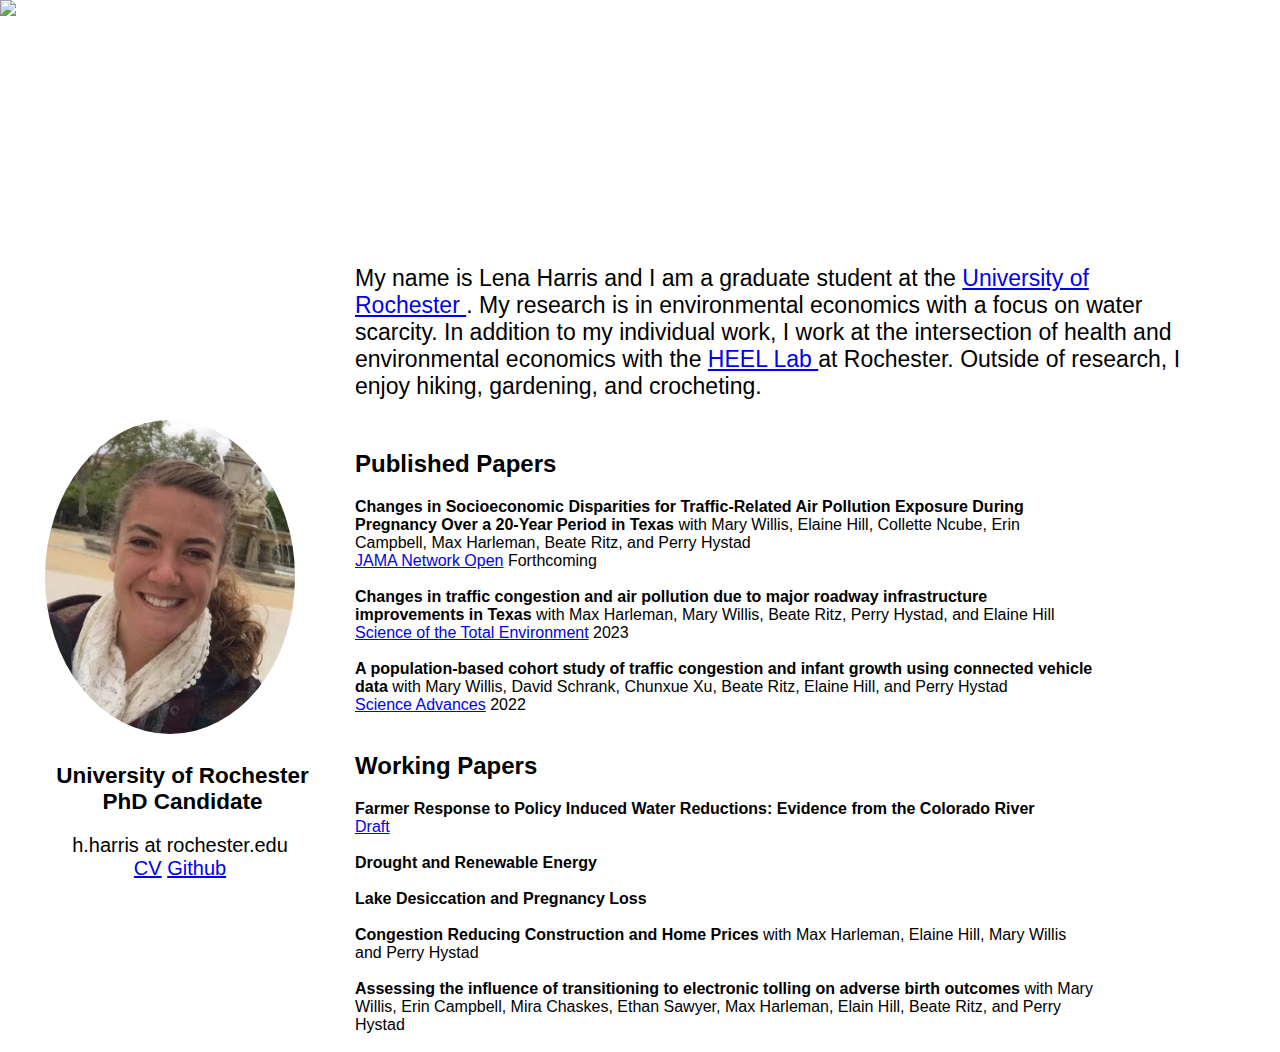
==== home.html @ 143654c2 "Add files via upload" ====
<!DOCTYPE html>
<html>
  <head>
	<!-- Page Title -->
        	<title>home</title>
		<link rel="stylesheet" type="text/css" href="style.css">
	<!-- Meta Info for Search -->
  		<meta name="description" content="Lena Harris, Economics PhD student at University of Rochester.">
  		<meta name="author" content="Lena Harris">
  		<meta name="copyright" content="&copy; Lena Harris 2023">
  </head>
  
  <body>
  <div class = "wrapper">
	<!-- Page Main Header -->
		<!-- Header image -->
			<img  class = "headimg" src = "images/header (2).jpg" width = "200" /> 

	<div class = "name">
      	<h1>Lena Harris</h1>
	</div>
        <div class = "bar">
        </div> 

	<div class = "main">
		<div class = "sidebar">
			<!-- Picture of me -->
				<img class = "meimg" src = "images/profile_pic.jpeg" width = 
"250" />

			<!-- Links -->
			<div class = "school">
			<h2>
			University of Rochester <br>
			PhD Candidate
			</h2>
			</div>
			<div class = "links">
			<ul>
			<li> h.harris at rochester.edu </li>
			<li><a href="https://lenaharris.github.io/assets/CV.pdf">CV</a>  <a href="https://github.com/lenaharris">Github</a></li>
     			</ul>
			</div>
		</div>
		
		<div class = "center">
			<!-- Bio -->
				<p class = "bio">
				My name is Lena Harris and I am a graduate student at the <a href="http://www.sas.rochester.edu/eco/">University of Rochester </a>. My research is in environmental economics with a focus on water scarcity. In addition to my individual work, I work at the intersection of health and environmental economics with the <a href="https://www.urmc.rochester.edu/labs/hill.aspx">HEEL Lab </a> at Rochester.
				
Outside of research, I enjoy hiking, gardening, and crocheting.
				</p>
			<!-- Research -->
			<div class = "papers">
			<h2>
			Published Papers
			</h2>
			<p>
<b>Changes in Socioeconomic Disparities for Traffic-Related Air Pollution Exposure During Pregnancy Over a 20-Year Period in Texas </b> with Mary Willis, Elaine Hill, Collette Ncube, Erin Campbell, Max Harleman, Beate Ritz, and Perry Hystad <br>
<a href="https://www.sciencedirect.com/science/article/abs/pii/S004896972304086X?via%3Dihub">JAMA Network Open</a> Forthcoming
 <br> <br>

<b> Changes in traffic congestion and air pollution due to major roadway infrastructure improvements in Texas </b> with Max Harleman, Mary Willis, Beate Ritz, Perry Hystad, and Elaine Hill <br>
<a href="https://www.sciencedirect.com/science/article/abs/pii/S004896972304086X?via%3Dihub">Science of the Total Environment</a>  2023
<br> <br>

<b>A population-based cohort study of traffic congestion and infant growth using connected vehicle data </b> with Mary Willis, David Schrank, Chunxue Xu, Beate Ritz, Elaine Hill, and Perry Hystad <br>
<a href="https://www.science.org/doi/10.1126/sciadv.abp8281">Science Advances</a>  2022
<br> <br>
			</p>
			<h2>
			Working Papers
			</h2>
			<b> Farmer Response to Policy Induced Water Reductions: Evidence from the Colorado River </b> <br>
			<a href="https://lenaharris.github.io/assets/co_riv.pdf"> Draft </a>
			<br> <br>
			<b> Drought and Renewable Energy</b> <br> <br>
			<b> Lake Desiccation and Pregnancy Loss</b> <br> <br>
			<b> Congestion Reducing Construction and Home Prices</b> with Max Harleman, Elaine Hill, Mary Willis and Perry Hystad <br> <br>
			<b> Assessing the influence of transitioning to electronic tolling on adverse birth outcomes</b> with Mary Willis, Erin Campbell, Mira Chaskes, Ethan Sawyer, Max Harleman, Elain Hill, Beate Ritz, and Perry Hystad <br> <br>
			</div>

	</div>
  </div>
  </body>
</html>
---- style.css ----
html, body {
  display: flex;
  align-items: center;
  justify-content: center;
  height: 100%;
  margin: 0px;
  padding: 0px;
}

ul {
  list-style-type: none;
}

.header {
  background-color: white;
  
  max-width: 200%;
  display: flex;
  flex-direction: column;
  height: 100%;
  position: relative ;
}

.headimg {
  min-width: 100%;
  max-height: 40%;
  left-margin: 0px;
  position: absolute;
  top: 0;
  left: 0;
}

.name {
  min-width: 50%;
  left-margin: 50px;
  position: absolute;
  top: 30px;
  left: 40px;
  color: white;
  font-size:40px;
  font-family: Arial, Helvetica;
}

.wrapper {
  background-color: white;
  max-width: 200%;
  display: flex;
  flex-direction: column;
  height: 100%;
  margin-top: 300px;
}

.bar{
background-color: white;
min-width: 100%;
  left-margin: 0px;
  position: absolute;
  top: 100px;
  left: 0px;
}

.main {
  background-color: white;
  max-width: 200%;
  display: flex;
  flex-direction: row;
  height: 100%;
}

.sidebar {
  background-color: white;
  
  margin-left: 15px;
  margin-top: 60px;
  margin-right: 20px;
  min-width: 25%;
  flex: 1;
  display: flex;
  flex-direction: column;
  justify-content: center;
}

.meimg {
  margin-top: 60px;
  margin-left: 30px;
  margin-bottom: 0px;
  border-radius: 50%;
  justify-content: center;
}

.school {
  margin-left: 15px;
  margin-top: 10px;
  margin-bottom:0px;
  color: black;
  font-size:15px;
  font-family: Arial, Helvetica;
  text-align: center;
}

.links {
  list-style-type: none;
  margin-left: -30px;
  margin-top: -20px;
  color: black;
  font-size:20px;
  font-family: Arial, Helvetica;
  text-align: center;
}

.center {
  background-color: white;
  margin: 0px;
  align-items: center;
  justify-content: center;
}

.bio {
  max-width: 90%;
  align-items: center;
  margin-top: 115px;
  font-size:23px;
  font-family: Arial, Helvetica;
}

.papers {
  max-width: 80%;
  align-items: center;
  margin-top: 50px;
  font-size:16px;
  font-family: Arial, Helvetica;
}
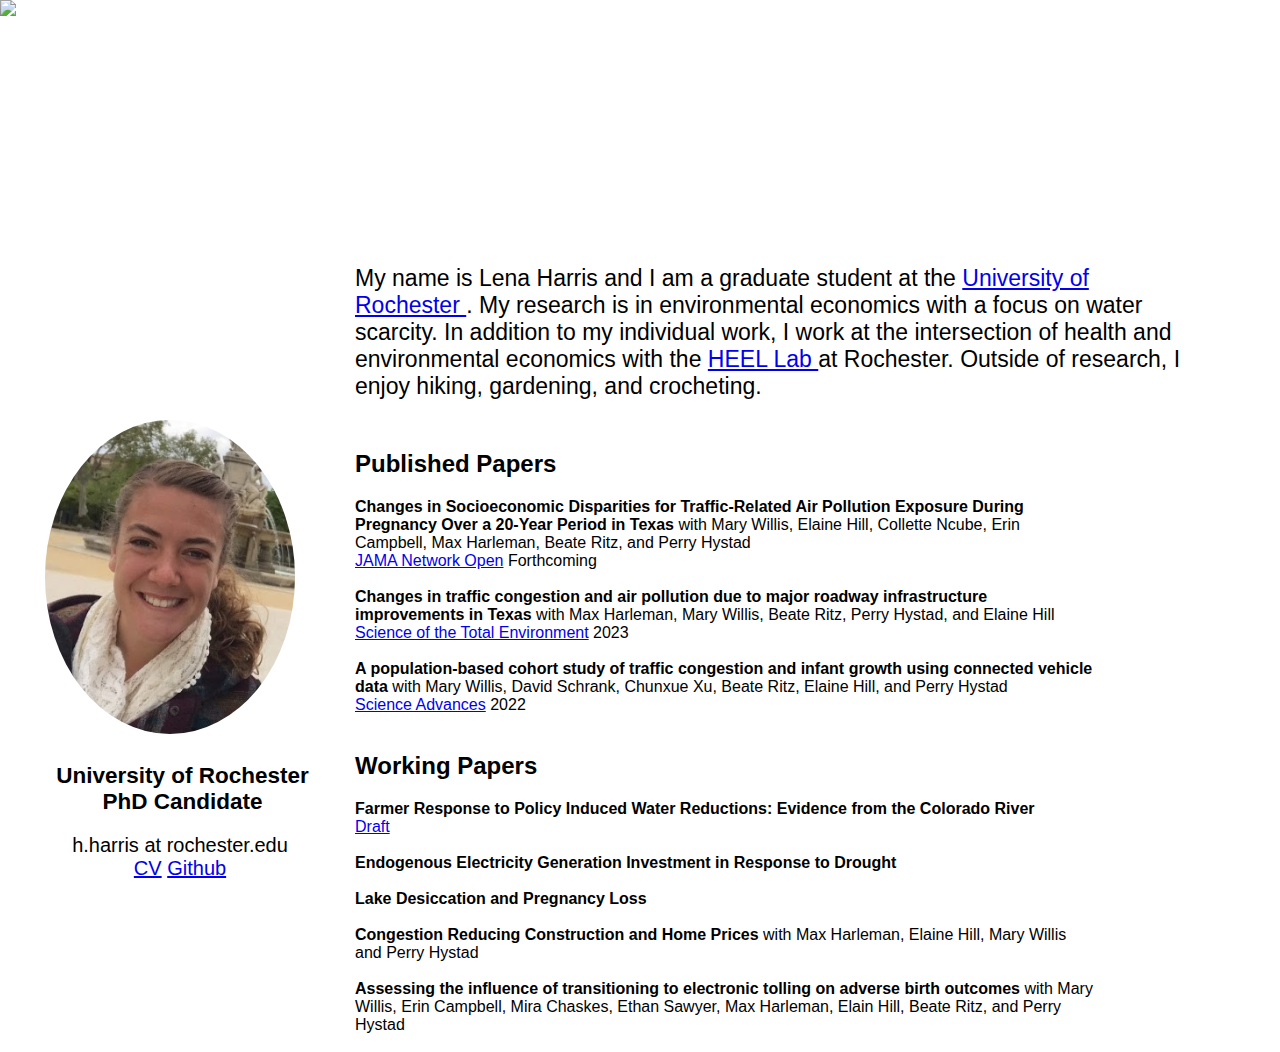
==== commit 0e67a66d: "Edit working papers" ====
--- a/home.html
+++ b/home.html
@@ -74,7 +74,7 @@
 			<b> Farmer Response to Policy Induced Water Reductions: Evidence from the Colorado River </b> <br>
 			<a href="https://lenaharris.github.io/assets/co_riv.pdf"> Draft </a>
 			<br> <br>
-			<b> Drought and Renewable Energy</b> <br> <br>
+			<b> Endogenous Electricity Generation Investment in Response to Drought </b> <br> <br>
 			<b> Lake Desiccation and Pregnancy Loss</b> <br> <br>
 			<b> Congestion Reducing Construction and Home Prices</b> with Max Harleman, Elaine Hill, Mary Willis and Perry Hystad <br> <br>
 			<b> Assessing the influence of transitioning to electronic tolling on adverse birth outcomes</b> with Mary Willis, Erin Campbell, Mira Chaskes, Ethan Sawyer, Max Harleman, Elain Hill, Beate Ritz, and Perry Hystad <br> <br>
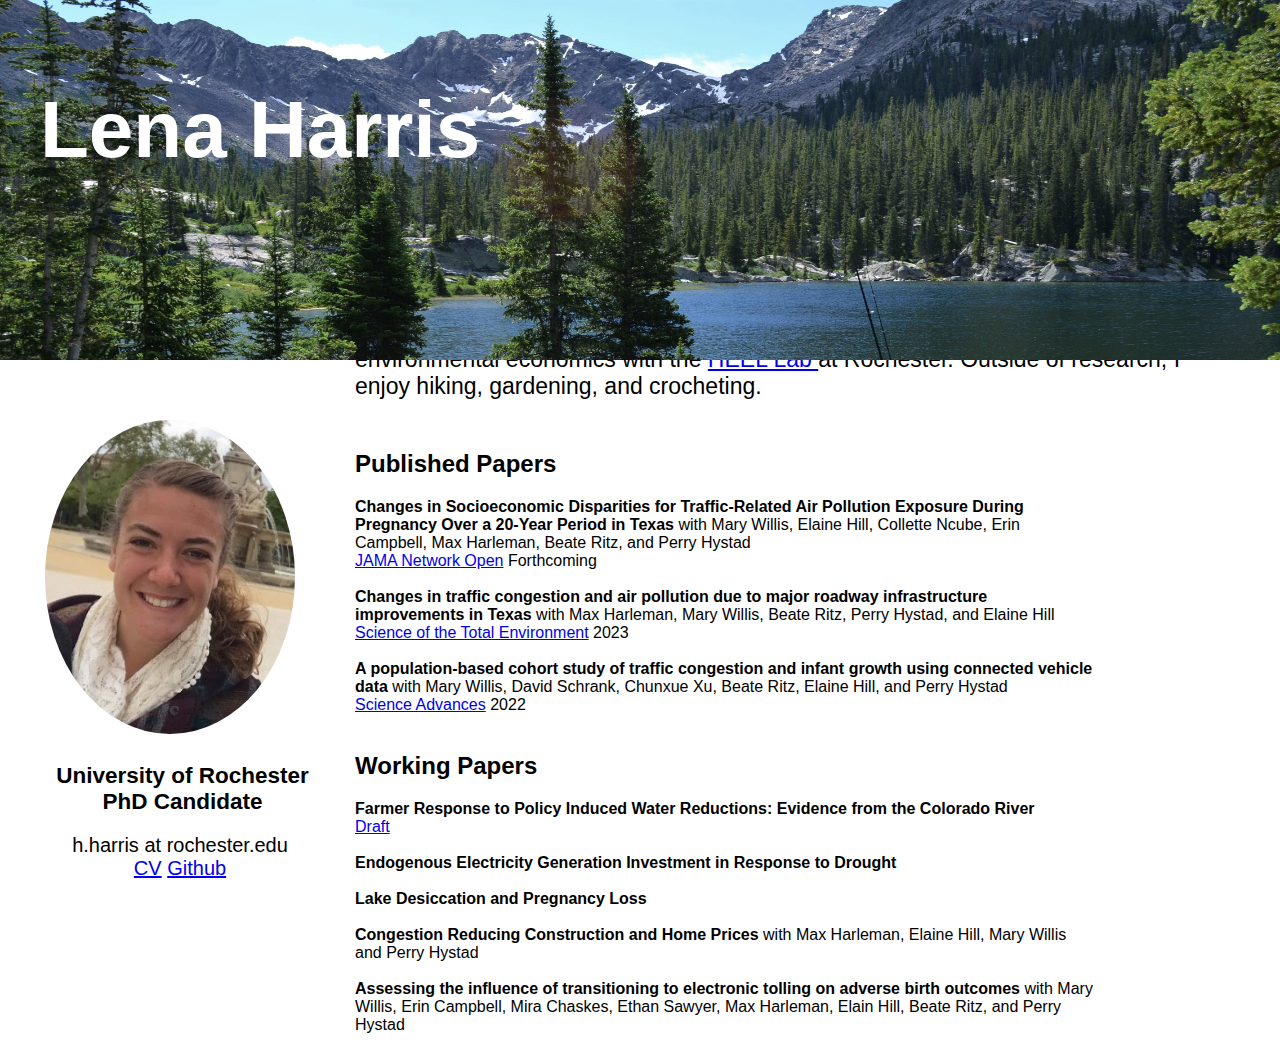
==== commit 2950dc8a: "Fix banner image" ====
--- a/home.html
+++ b/home.html
@@ -14,7 +14,7 @@
   <div class = "wrapper">
 	<!-- Page Main Header -->
 		<!-- Header image -->
-			<img  class = "headimg" src = "images/header (2).jpg" width = "200" /> 
+			<img  class = "headimg" src = "images/header (2).jpeg" width = "200" /> 
 
 	<div class = "name">
       	<h1>Lena Harris</h1>
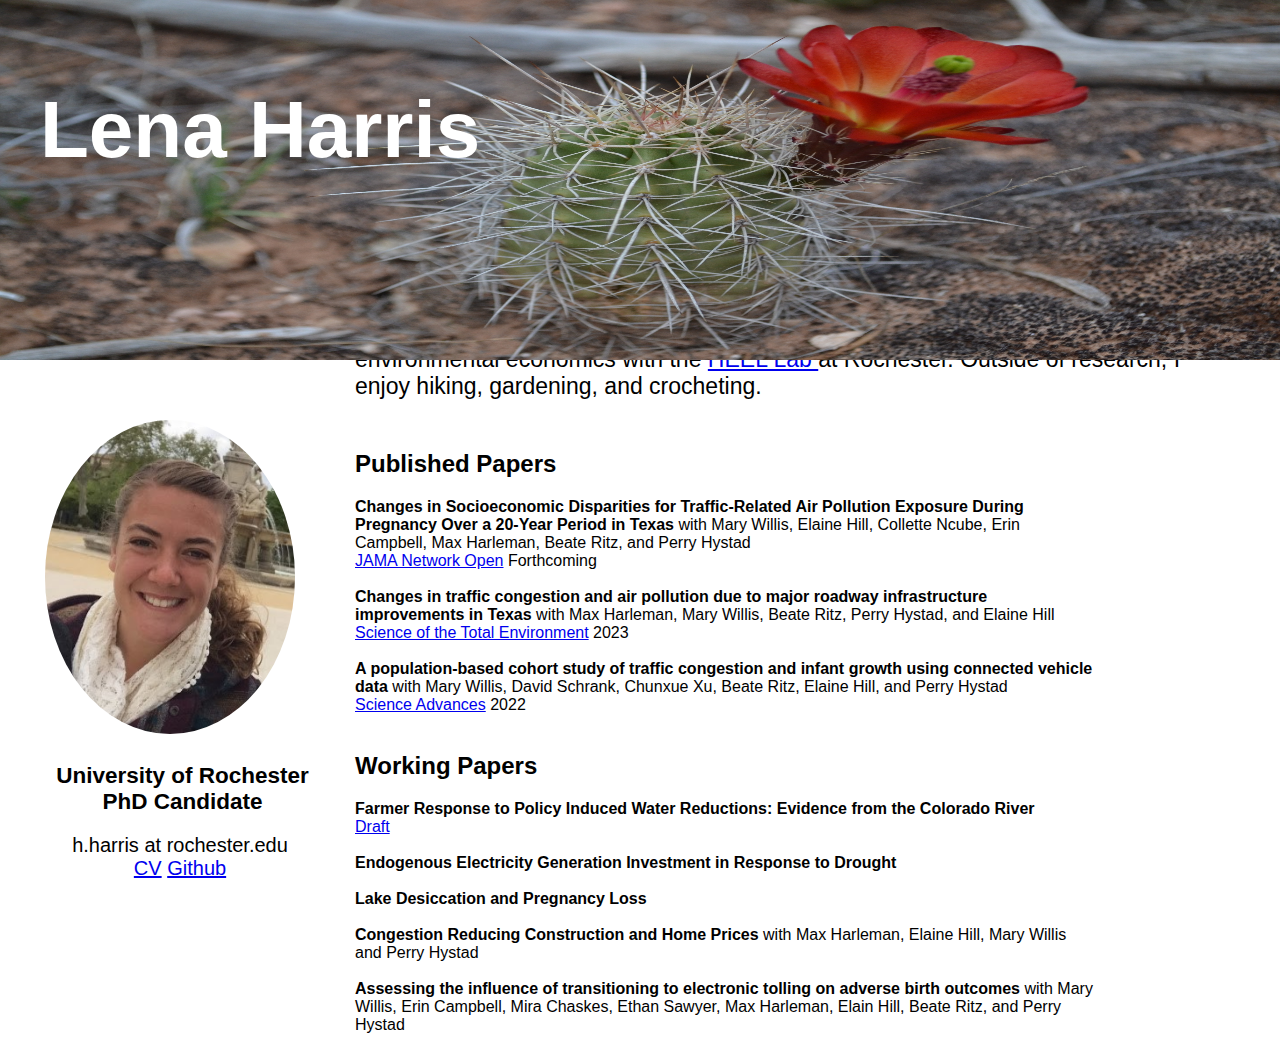
==== commit f8ca017d: "Banner edit" ====
--- a/home.html
+++ b/home.html
@@ -14,7 +14,7 @@
   <div class = "wrapper">
 	<!-- Page Main Header -->
 		<!-- Header image -->
-			<img  class = "headimg" src = "images/header (2).jpeg" width = "200" /> 
+			<img  class = "headimg" src = "images/cactus.JPG" width = "200" /> 
 
 	<div class = "name">
       	<h1>Lena Harris</h1>
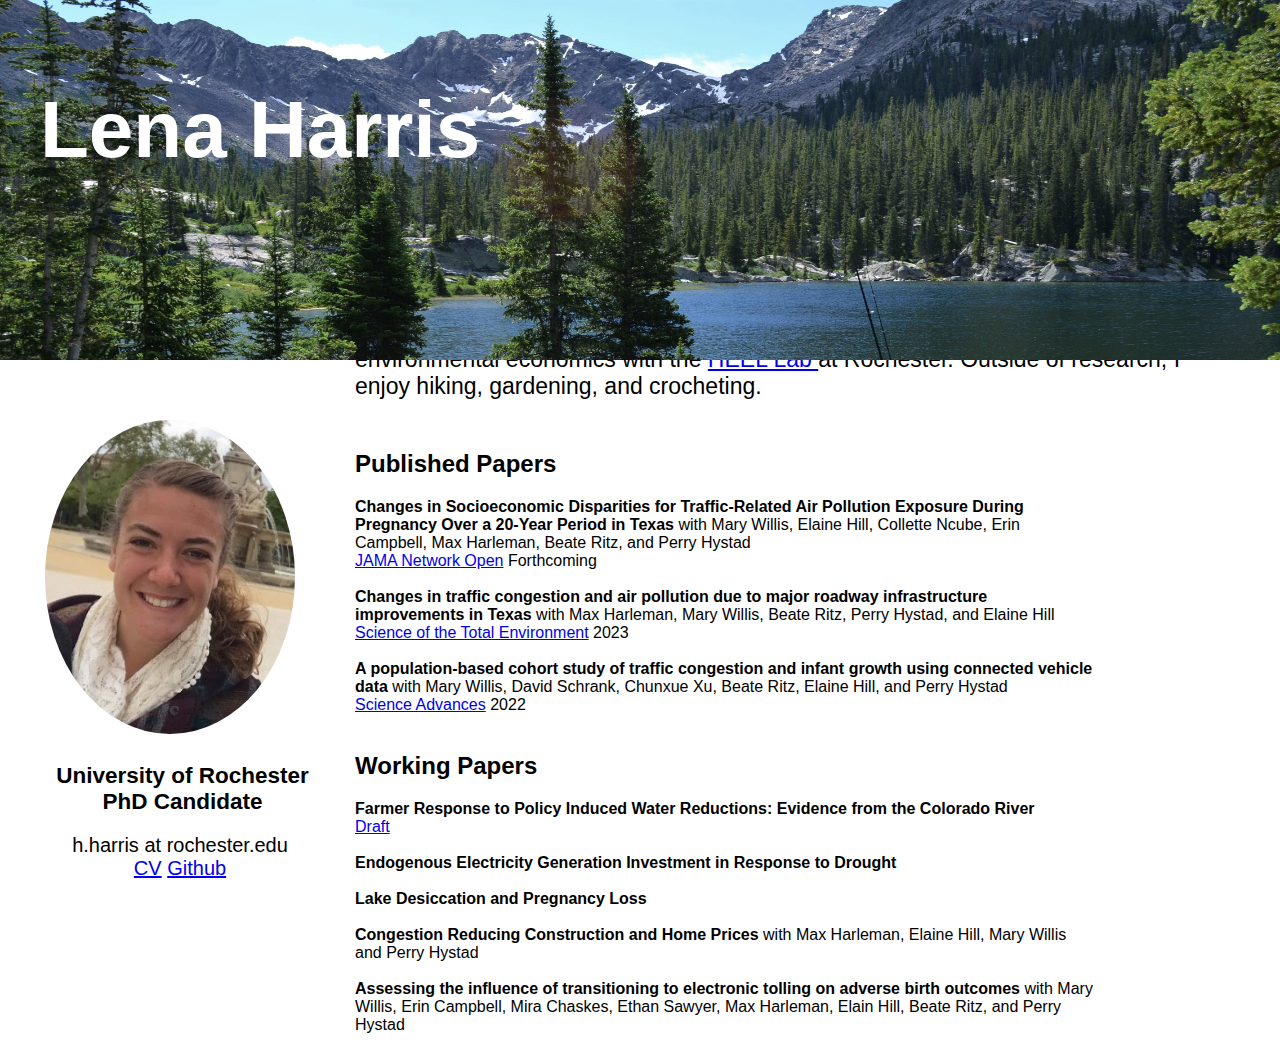
==== commit 33b90483: "File names" ====
--- a/home.html
+++ b/home.html
@@ -14,7 +14,7 @@
   <div class = "wrapper">
 	<!-- Page Main Header -->
 		<!-- Header image -->
-			<img  class = "headimg" src = "images/cactus.JPG" width = "200" /> 
+			<img  class = "headimg" src = "images/header.jpeg" width = "200" /> 
 
 	<div class = "name">
       	<h1>Lena Harris</h1>
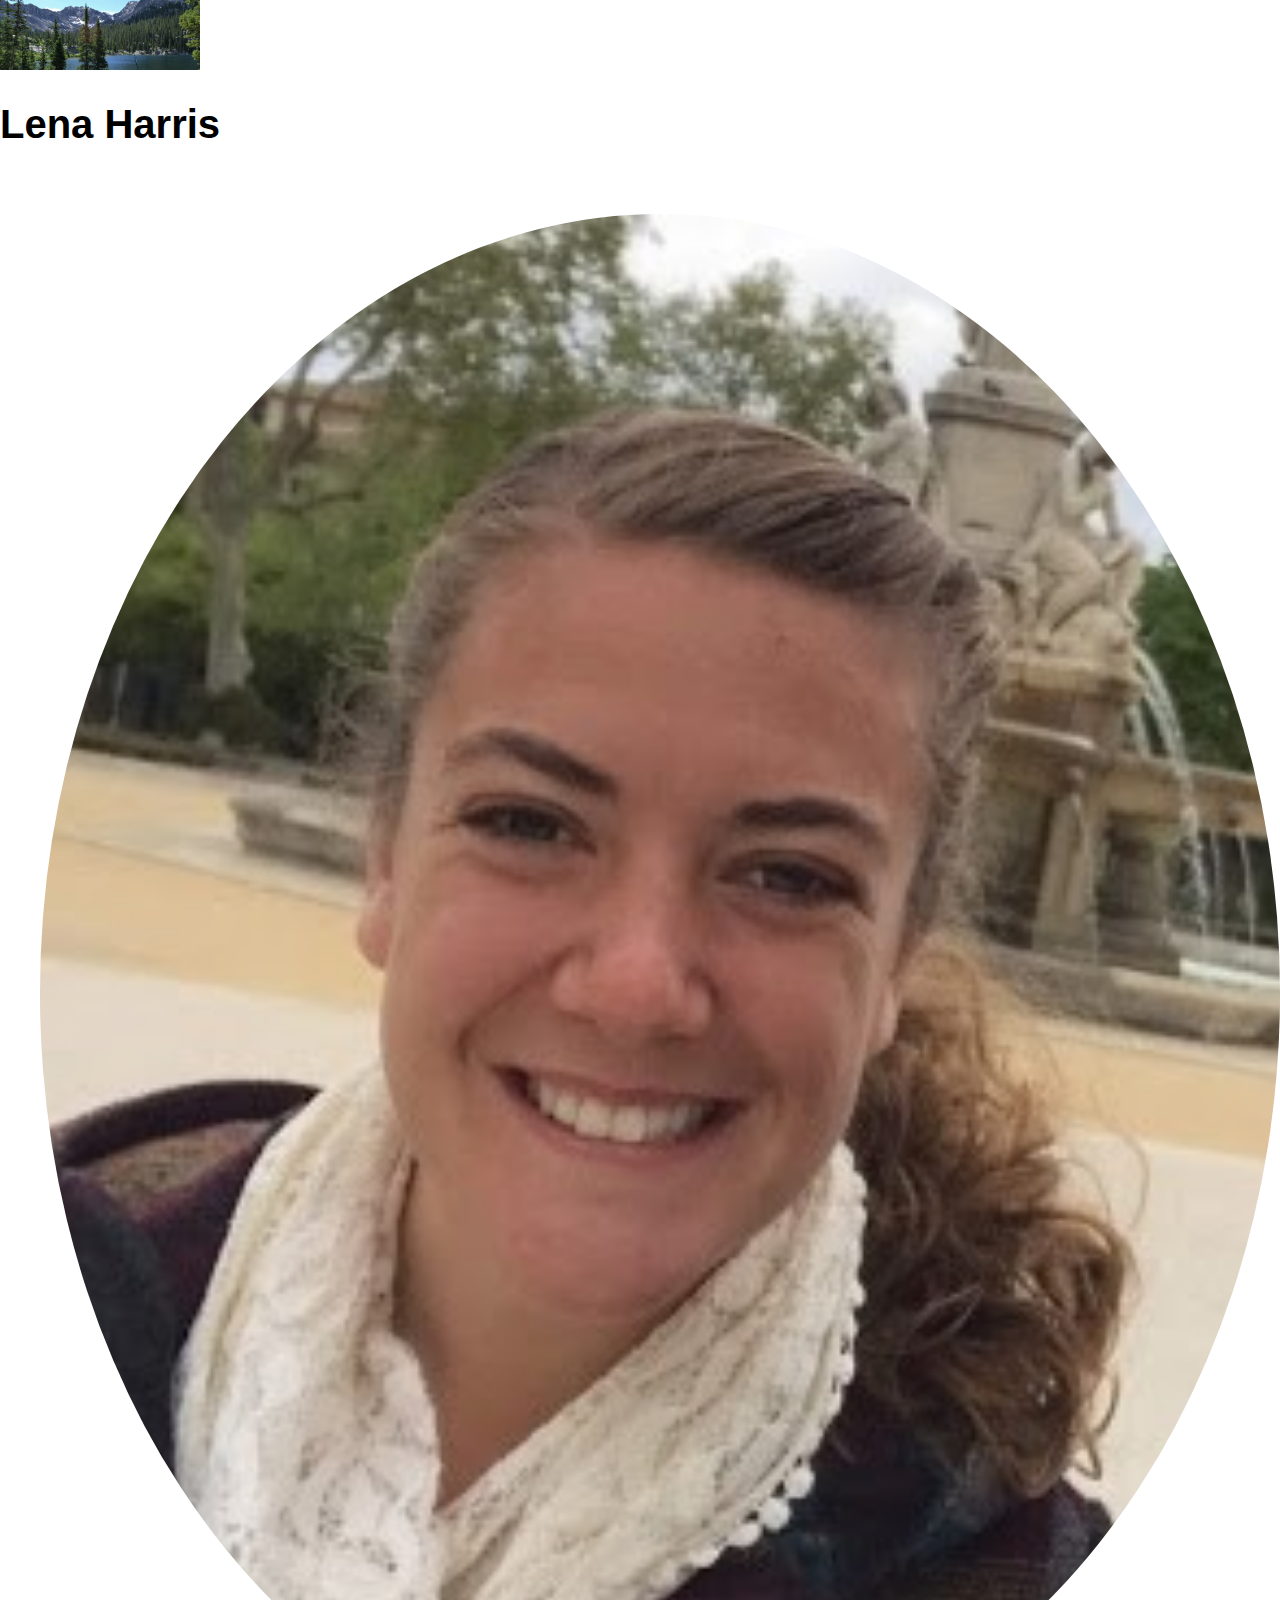
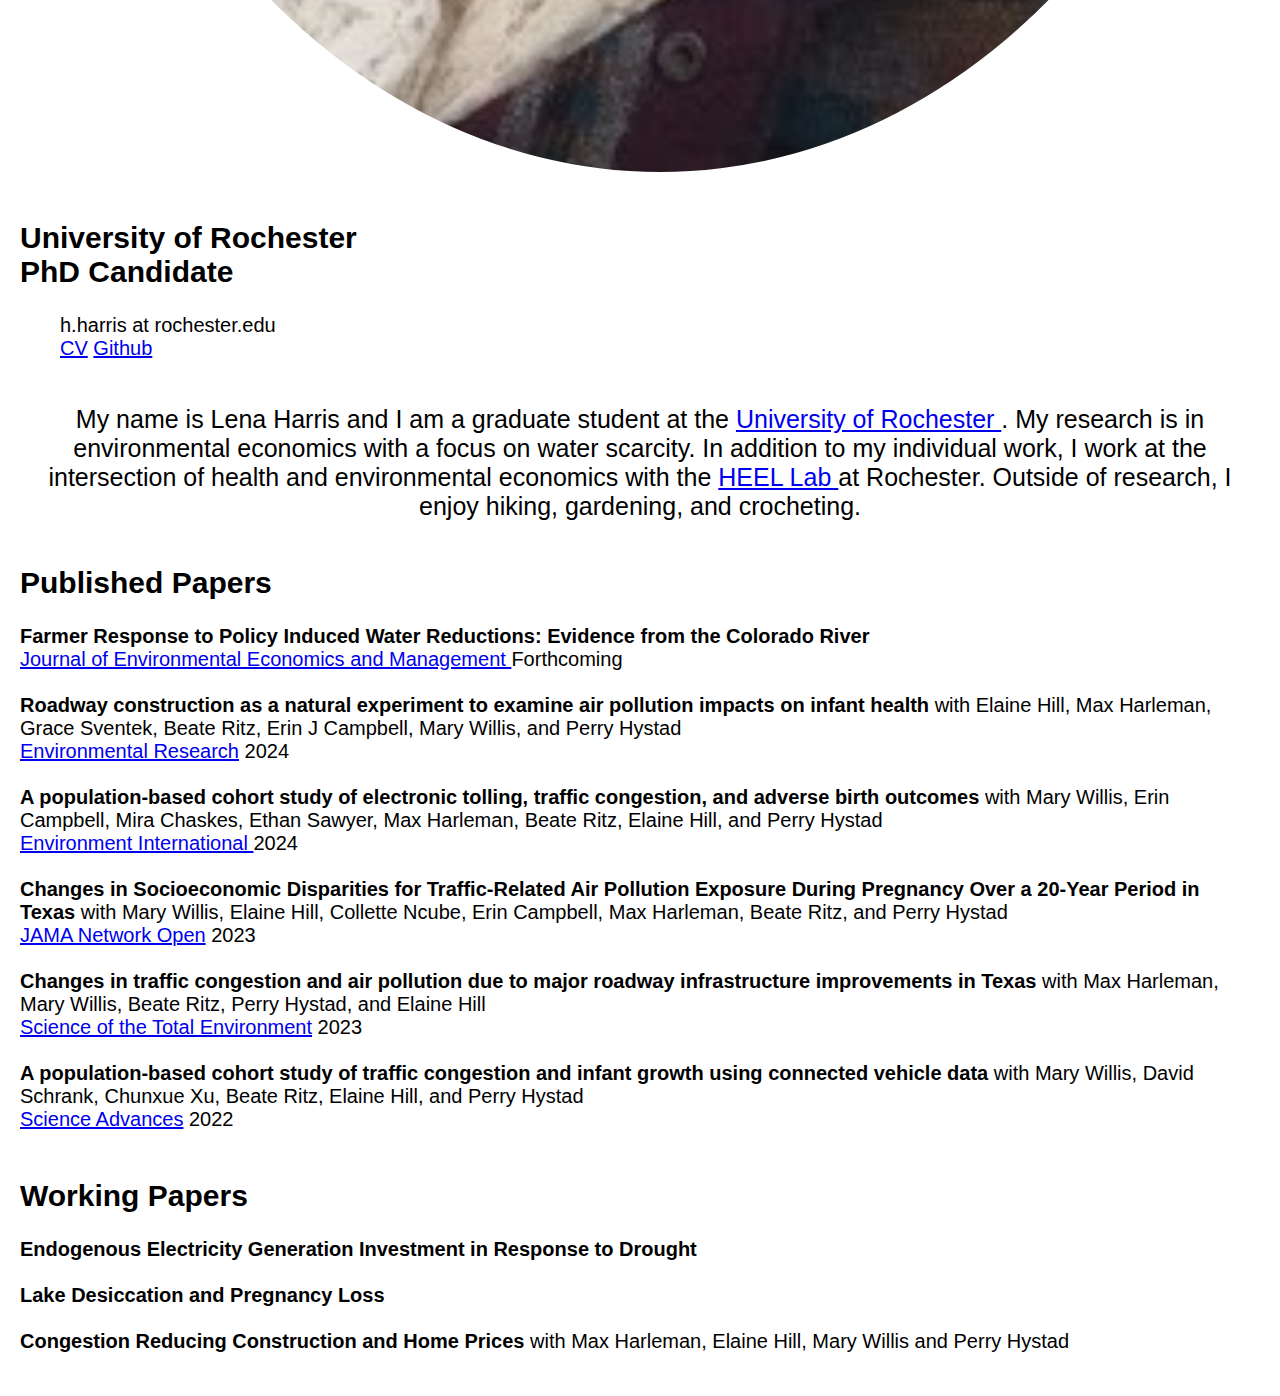
==== commit 19d6f946: "Update papers" ====
--- a/home.html
+++ b/home.html
@@ -56,8 +56,20 @@
 			Published Papers
 			</h2>
 			<p>
+<b>Farmer Response to Policy Induced Water Reductions: Evidence from the Colorado River </b> <br>
+<a href="https://lenaharris.github.io/assets/co_riv.pdf">Journal of Environmental Economics and Management </a> Forthcoming
+ <br> <br>
+
+<b>Roadway construction as a natural experiment to examine air pollution impacts on infant health </b> with Elaine Hill, Max Harleman, Grace Sventek, Beate Ritz, Erin J Campbell, Mary Willis, and Perry Hystad <br>
+<a href="https://www.sciencedirect.com/science/article/pii/S0013935124006923">Environmental Research</a> 2024
+ <br> <br>
+
+<b>A population-based cohort study of electronic tolling, traffic congestion, and adverse birth outcomes </b> with Mary Willis, Erin Campbell, Mira Chaskes, Ethan Sawyer, Max Harleman, Beate Ritz, Elaine Hill, and Perry Hystad <br>
+<a href="https://www.sciencedirect.com/science/article/pii/S0160412023006281">Environment International </a> 2024
+ <br> <br>
+
 <b>Changes in Socioeconomic Disparities for Traffic-Related Air Pollution Exposure During Pregnancy Over a 20-Year Period in Texas </b> with Mary Willis, Elaine Hill, Collette Ncube, Erin Campbell, Max Harleman, Beate Ritz, and Perry Hystad <br>
-<a href="https://www.sciencedirect.com/science/article/abs/pii/S004896972304086X?via%3Dihub">JAMA Network Open</a> Forthcoming
+<a href="https://www.sciencedirect.com/science/article/abs/pii/S004896972304086X?via%3Dihub">JAMA Network Open</a> 2023
  <br> <br>
 
 <b> Changes in traffic congestion and air pollution due to major roadway infrastructure improvements in Texas </b> with Max Harleman, Mary Willis, Beate Ritz, Perry Hystad, and Elaine Hill <br>
@@ -71,13 +83,9 @@
 			<h2>
 			Working Papers
 			</h2>
-			<b> Farmer Response to Policy Induced Water Reductions: Evidence from the Colorado River </b> <br>
-			<a href="https://lenaharris.github.io/assets/co_riv.pdf"> Draft </a>
-			<br> <br>
 			<b> Endogenous Electricity Generation Investment in Response to Drought </b> <br> <br>
 			<b> Lake Desiccation and Pregnancy Loss</b> <br> <br>
 			<b> Congestion Reducing Construction and Home Prices</b> with Max Harleman, Elaine Hill, Mary Willis and Perry Hystad <br> <br>
-			<b> Assessing the influence of transitioning to electronic tolling on adverse birth outcomes</b> with Mary Willis, Erin Campbell, Mira Chaskes, Ethan Sawyer, Max Harleman, Elain Hill, Beate Ritz, and Perry Hystad <br> <br>
 			</div>
 
 	</div>
--- a/style.css
+++ b/style.css
@@ -1,132 +1,92 @@
-html, body {
-  display: flex;
-  align-items: center;
-  justify-content: center;
-  height: 100%;
-  margin: 0px;
-  padding: 0px;
+
+<style>
+* {
+  box-sizing: border-box;
+}
+
+/* Style the body */
+body {
+  font-family: Arial, Helvetica, sans-serif;
+  font-size: 20px;
+  margin: 0;
 }
 
 ul {
   list-style-type: none;
 }
 
+/* Header/logo Title */
 .header {
-  background-color: white;
-  
-  max-width: 200%;
-  display: flex;
-  flex-direction: column;
-  height: 100%;
-  position: relative ;
+  padding: 40px;
+  text-align: left;
+  background: #1abc9c;
+  color: white;
 }
 
-.headimg {
-  min-width: 100%;
-  max-height: 40%;
-  left-margin: 0px;
-  position: absolute;
-  top: 0;
-  left: 0;
+/* Increase the font size of the heading */
+.header h1 {
+  font-size: 80px;
 }
 
-.name {
-  min-width: 50%;
-  left-margin: 50px;
-  position: absolute;
-  top: 30px;
-  left: 40px;
-  color: white;
-  font-size:40px;
-  font-family: Arial, Helvetica;
+
+/* Column container */
+.row {  
+  display: -ms-flexbox; /* IE10 */
+  display: flex;
+  -ms-flex-wrap: wrap; /* IE10 */
+  flex-wrap: wrap;
 }
 
-.wrapper {
+/* Create two unequal columns that sits next to each other */
+/* Sidebar/left column */
+.side {
+  -ms-flex: 30%; /* IE10 */
+  flex: 30%;
   background-color: white;
-  max-width: 200%;
-  display: flex;
-  flex-direction: column;
-  height: 100%;
-  margin-top: 300px;
+  padding: 20px;
+  text-align: center;
+  font-size: 25px;
+
 }
 
-.bar{
-background-color: white;
-min-width: 100%;
-  left-margin: 0px;
-  position: absolute;
-  top: 100px;
-  left: 0px;
+/* Main column */
+.main {   
+  -ms-flex: 70%; /* IE10 */
+  flex: 70%;
+  background-color: white;
+  padding: 20px;
 }
 
-.main {
+/* Image of Me */
+.meimg {
   background-color: white;
-  max-width: 200%;
-  display: flex;
-  flex-direction: row;
-  height: 100%;
+  width: 100%;
+  padding: 20px;
+  border-radius: 50%;
 }
 
-.sidebar {
-  background-color: white;
-  
-  margin-left: 15px;
-  margin-top: 60px;
-  margin-right: 20px;
-  min-width: 25%;
-  flex: 1;
-  display: flex;
-  flex-direction: column;
-  justify-content: center;
+/* Bio box*/
+.bio {
+  padding: 20px;
+  text-align: center;
+  background: white;
+  font-size: 25px; 
 }
 
-.meimg {
-  margin-top: 60px;
-  margin-left: 30px;
-  margin-bottom: 0px;
-  border-radius: 50%;
-  justify-content: center;
+/* Responsive layout - when the screen is less than 700px wide, make the two columns stack on top of each other instead of next to each other */
+@media screen and (max-width: 700px) {
+  .row {   
+    flex-direction: column;
+  }
 }
 
-.school {
-  margin-left: 15px;
-  margin-top: 10px;
-  margin-bottom:0px;
-  color: black;
-  font-size:15px;
-  font-family: Arial, Helvetica;
-  text-align: center;
+/* Responsive layout - when the screen is less than 400px wide, make the navigation links stack on top of each other instead of next to each other */
+@media screen and (max-width: 400px) {
+  .navbar a {
+    float: none;
+    width: 100%;
+  }
 }
+</style>
 
-.links {
-  list-style-type: none;
-  margin-left: -30px;
-  margin-top: -20px;
-  color: black;
-  font-size:20px;
-  font-family: Arial, Helvetica;
-  text-align: center;
-}
 
-.center {
-  background-color: white;
-  margin: 0px;
-  align-items: center;
-  justify-content: center;
-}
-
-.bio {
-  max-width: 90%;
-  align-items: center;
-  margin-top: 115px;
-  font-size:23px;
-  font-family: Arial, Helvetica;
-}
-
-.papers {
-  max-width: 80%;
-  align-items: center;
-  margin-top: 50px;
-  font-size:16px;
-  font-family: Arial, Helvetica;
-}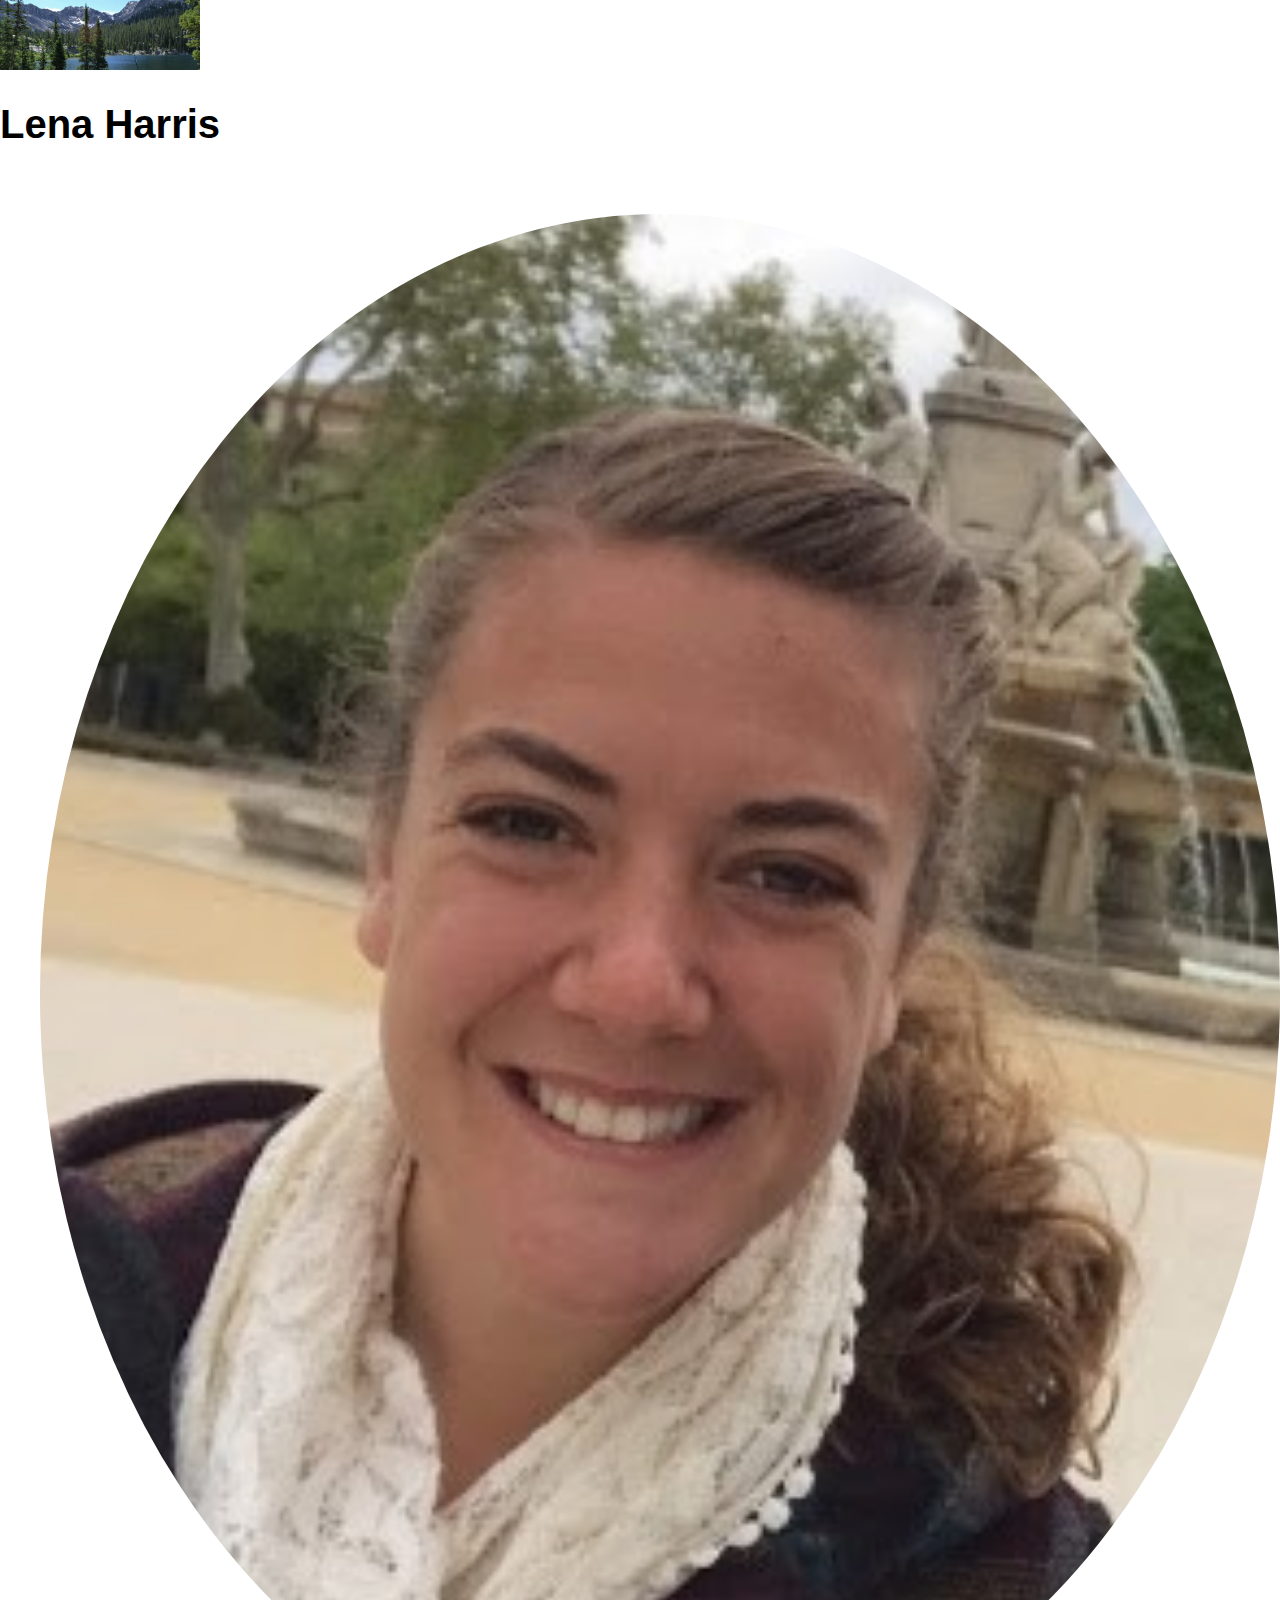
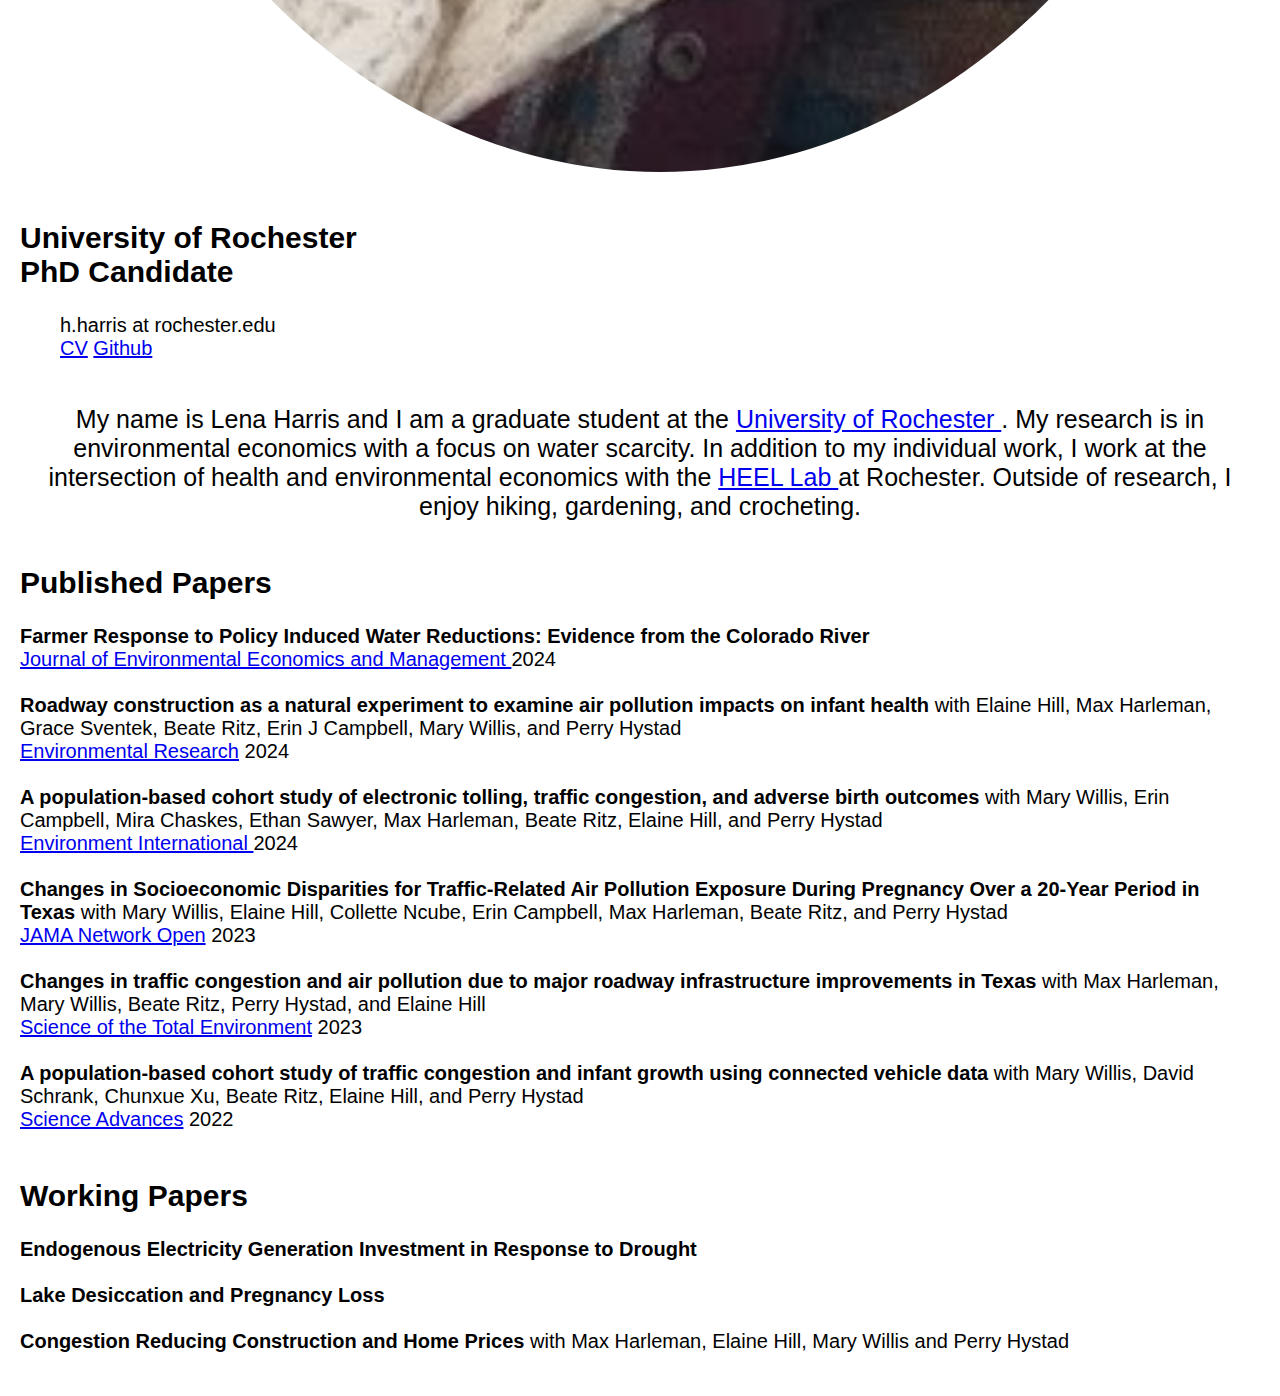
==== commit 5329a747: "JEEM Link" ====
--- a/home.html
+++ b/home.html
@@ -57,7 +57,7 @@
 			</h2>
 			<p>
 <b>Farmer Response to Policy Induced Water Reductions: Evidence from the Colorado River </b> <br>
-<a href="https://lenaharris.github.io/assets/co_riv.pdf">Journal of Environmental Economics and Management </a> Forthcoming
+<a href="https://www.sciencedirect.com/science/article/pii/S0095069624000603">Journal of Environmental Economics and Management </a> 2024
  <br> <br>
 
 <b>Roadway construction as a natural experiment to examine air pollution impacts on infant health </b> with Elaine Hill, Max Harleman, Grace Sventek, Beate Ritz, Erin J Campbell, Mary Willis, and Perry Hystad <br>
